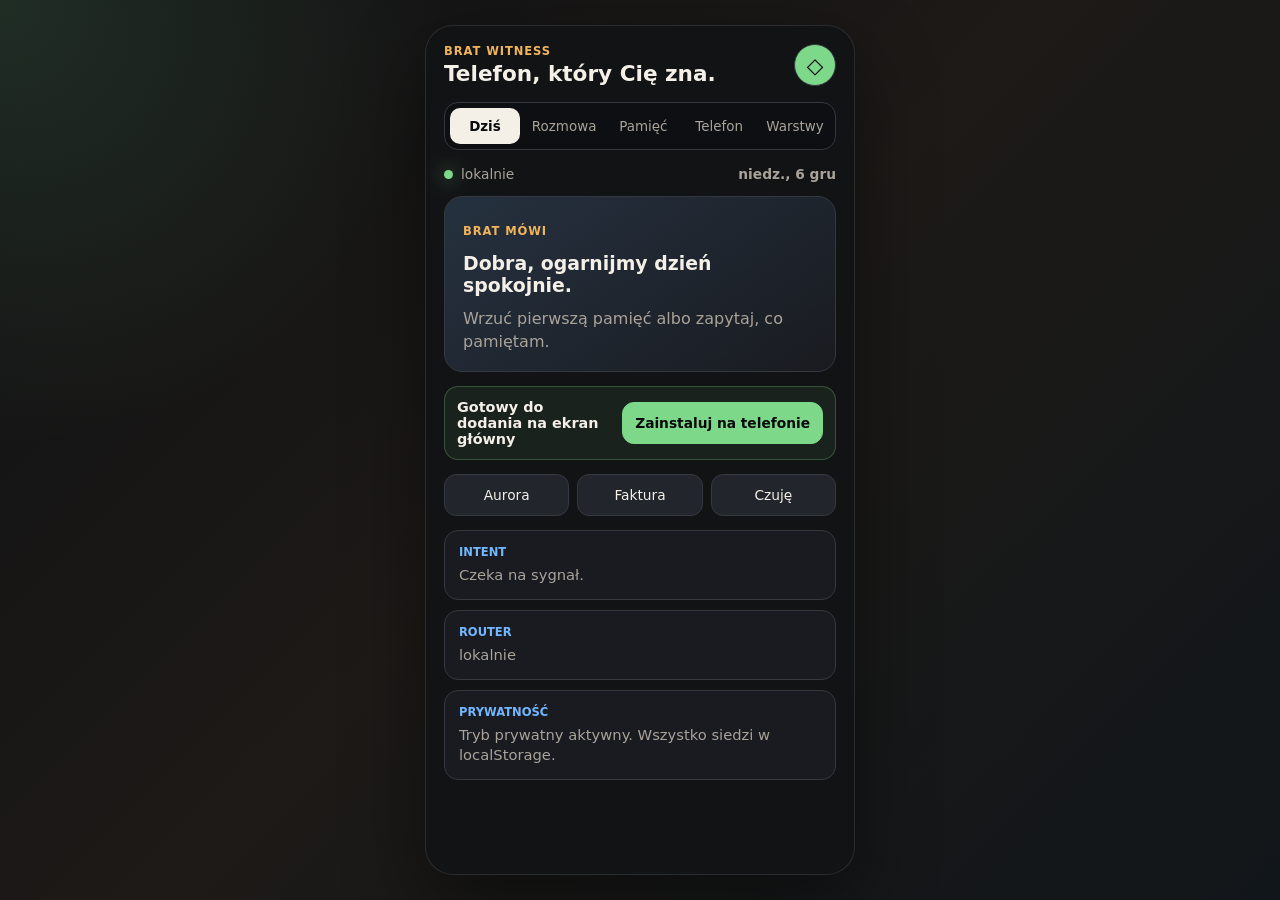
==== brat_witness_phone/index.html @ 59c9877b "Brat Witness MVP v1" ====
<!doctype html>
<html lang="pl">
  <head>
    <meta charset="UTF-8" />
    <meta name="viewport" content="width=device-width, initial-scale=1.0" />
    <meta name="theme-color" content="#0b0f14" />
    <meta name="apple-mobile-web-app-capable" content="yes" />
    <meta name="apple-mobile-web-app-title" content="Brat Witness" />
    <link rel="manifest" href="./manifest.webmanifest" />
    <link rel="apple-touch-icon" href="./icon.svg" />
    <title>Brat Witness</title>
    <link rel="stylesheet" href="./styles.css" />
  </head>
  <body>
    <main class="shell">
      <section class="phone" aria-label="BRAT WITNESS phone MVP">
        <header class="topbar">
          <div>
            <p class="eyebrow">BRAT WITNESS</p>
            <h1>Telefon, który Cię zna.</h1>
          </div>
          <button id="privacyToggle" class="icon-button" title="Tryb prywatny" aria-label="Tryb prywatny">
            <span class="shield">◇</span>
          </button>
        </header>

        <nav class="tabs" aria-label="Widoki">
          <button class="tab active" data-view="today">Dziś</button>
          <button class="tab" data-view="chat">Rozmowa</button>
          <button class="tab" data-view="memory">Pamięć</button>
          <button class="tab" data-view="phone">Telefon</button>
          <button class="tab" data-view="layers">Warstwy</button>
        </nav>

        <section id="today" class="view active">
          <div class="day-status">
            <div>
              <span class="status-dot"></span>
              <p id="routeBadge">lokalnie</p>
            </div>
            <strong id="todayDate"></strong>
          </div>

          <div class="focus-panel">
            <p class="label">Brat mówi</p>
            <h2 id="dailyLine">Dobra, ogarnijmy dzień spokojnie.</h2>
            <p id="dailySummary">Wrzuć pierwszą pamięć albo zapytaj, co pamiętam.</p>
          </div>

          <div class="install-ready">
            <span>Gotowy do dodania na ekran główny</span>
            <button id="installApp" type="button">Zainstaluj na telefonie</button>
          </div>

          <div id="echoConsent" class="echo-consent">
            <span>To wymaga Echo GPT. Wysłać tylko potrzebny kontekst?</span>
            <button id="useEcho" type="button">Użyj Echo GPT</button>
          </div>

          <div class="quick-actions" aria-label="Szybkie akcje">
            <button data-prompt="zapamiętaj projekt Aurora z Adamem, ważne">Aurora</button>
            <button data-prompt="pamiętaj, że faktura jest do ogarnięcia jutro">Faktura</button>
            <button data-prompt="czuję stres przed spotkaniem">Czuję</button>
          </div>

          <div class="stack-list">
            <article>
              <span>Intent</span>
              <p id="intentReadout">Czeka na sygnał.</p>
            </article>
            <article>
              <span>Router</span>
              <p id="routerReadout">lokalnie</p>
            </article>
            <article>
              <span>Prywatność</span>
              <p id="privacyReadout">Wszystko zapisuje się tylko w localStorage.</p>
            </article>
          </div>
        </section>

        <section id="chat" class="view">
          <div id="messages" class="messages" aria-live="polite"></div>
          <form id="composer" class="composer">
            <input
              id="messageInput"
              type="text"
              autocomplete="off"
              placeholder="Zapamiętaj, znajdź, jak było z..."
              aria-label="Wiadomość do Brat Witness"
            />
            <button type="submit" title="Wyślij" aria-label="Wyślij">➜</button>
          </form>
        </section>

        <section id="memory" class="view">
          <div class="section-head">
            <div>
              <p class="label">Relational Memory v2</p>
              <h2>Pamięć</h2>
            </div>
            <button id="clearMemory" class="small-danger">Wyczyść pamięć</button>
          </div>

          <div class="memory-stats">
            <article>
              <span>Wpisy</span>
              <strong id="memoryCount">0</strong>
            </article>
            <article>
              <span>Ostatni status</span>
              <strong id="memoryStatus">lokalnie</strong>
            </article>
          </div>

          <div class="filters" aria-label="Filtry pamięci">
            <button class="filter active" data-filter="all">Wszystko</button>
            <button class="filter" data-filter="project">Projekty</button>
            <button class="filter" data-filter="person">Osoby</button>
            <button class="filter" data-filter="important">Ważne</button>
            <button class="filter" data-filter="feeling">Emocje</button>
          </div>

          <div id="memoryList" class="memory-list"></div>
        </section>

        <section id="phone" class="view">
          <div class="section-head">
            <div>
              <p class="label">Phone App</p>
              <h2>Telefon</h2>
            </div>
          </div>

          <div class="phone-status-grid">
            <article>
              <span>Status aplikacji</span>
              <strong id="appStatus">browser</strong>
            </article>
            <article>
              <span>Tryb</span>
              <strong>local-only</strong>
            </article>
            <article>
              <span>Pamięć</span>
              <strong id="phoneMemoryStatus">active</strong>
            </article>
            <article>
              <span>Service worker</span>
              <strong id="serviceWorkerStatus">unavailable</strong>
            </article>
            <article>
              <span>Storage</span>
              <strong>localStorage</strong>
            </article>
            <article>
              <span>Cloud</span>
              <strong>disabled / ready only</strong>
            </article>
            <article>
              <span>Echo GPT</span>
              <strong id="echoStatus">disabled</strong>
            </article>
            <article>
              <span>Warstwy</span>
              <strong id="layersStatus">11/11 ready</strong>
            </article>
          </div>

          <div id="installHelp" class="install-help">
            Android Chrome: menu ⋮ → Dodaj do ekranu głównego<br />
            iPhone Safari: Udostępnij → Do ekranu początkowego
          </div>
        </section>

        <section id="layers" class="view">
          <div class="section-head">
            <div>
              <p class="label">11 warstw telefonu</p>
              <h2>Szkielet MVP v0.2</h2>
            </div>
          </div>
          <div id="layerGrid" class="layer-grid"></div>
        </section>
      </section>
    </main>

    <script src="./app.js"></script>
    <script>
      if ("serviceWorker" in navigator) {
        window.addEventListener("load", () => {
          navigator.serviceWorker
            .register("./sw.js")
            .then(() => console.log("Brat Witness offline layer ready"))
            .catch(() => console.log("Brat Witness offline layer unavailable"));
        });
      }
    </script>
  </body>
</html>
---- brat_witness_phone/styles.css ----
:root {
  color-scheme: dark;
  --bg: #101114;
  --panel: #191b20;
  --panel-2: #22252b;
  --text: #f4f0e8;
  --muted: #a9a39a;
  --line: #343840;
  --green: #7dd88a;
  --amber: #f1b45b;
  --red: #ff766d;
  --blue: #72b7ff;
  --ink: #08090b;
}

* {
  box-sizing: border-box;
}

html,
body {
  max-width: 100%;
  overflow-x: hidden;
}

body {
  margin: 0;
  min-height: 100dvh;
  font-family:
    Inter, ui-sans-serif, system-ui, -apple-system, BlinkMacSystemFont, "Segoe UI", sans-serif;
  background:
    radial-gradient(circle at top left, rgba(125, 216, 138, 0.14), transparent 28rem),
    linear-gradient(135deg, #101114 0%, #1d1a17 48%, #11161a 100%);
  color: var(--text);
}

button,
input {
  font: inherit;
}

button {
  border: 0;
  cursor: pointer;
}

.shell {
  min-height: 100dvh;
  display: grid;
  place-items: center;
  padding: 24px;
}

.phone {
  width: min(430px, 100%);
  min-height: min(850px, calc(100vh - 48px));
  background: rgba(18, 19, 22, 0.95);
  border: 1px solid rgba(255, 255, 255, 0.1);
  border-radius: 28px;
  padding: 18px;
  box-shadow: 0 30px 80px rgba(0, 0, 0, 0.45);
  display: flex;
  flex-direction: column;
  gap: 16px;
}

.topbar,
.section-head,
.day-status {
  display: flex;
  align-items: center;
  justify-content: space-between;
  gap: 16px;
}

.eyebrow,
.label {
  margin: 0 0 4px;
  color: var(--amber);
  font-size: 0.72rem;
  letter-spacing: 0.08em;
  text-transform: uppercase;
  font-weight: 800;
}

h1,
h2,
p {
  margin: 0;
}

h1 {
  font-size: 1.35rem;
  line-height: 1.12;
}

h2 {
  font-size: 1.18rem;
  line-height: 1.2;
}

.icon-button {
  width: 42px;
  height: 42px;
  border-radius: 50%;
  background: var(--panel-2);
  color: var(--green);
  border: 1px solid var(--line);
}

.privacy-on .icon-button {
  background: var(--green);
  color: var(--ink);
}

.shield {
  font-size: 1.35rem;
}

.tabs {
  display: grid;
  grid-template-columns: repeat(5, 1fr);
  gap: 6px;
  background: #0d0f12;
  border: 1px solid var(--line);
  border-radius: 14px;
  padding: 5px;
}

.tab {
  min-height: 36px;
  color: var(--muted);
  background: transparent;
  border-radius: 10px;
  font-size: 0.84rem;
}

.tab.active {
  background: var(--text);
  color: var(--ink);
  font-weight: 800;
}

.view {
  display: none;
  flex: 1;
  min-height: 0;
}

.view.active {
  display: flex;
  flex-direction: column;
  gap: 14px;
}

.day-status {
  color: var(--muted);
  font-size: 0.86rem;
}

.day-status div {
  display: flex;
  align-items: center;
  gap: 8px;
}

.status-dot {
  width: 9px;
  height: 9px;
  border-radius: 50%;
  background: var(--green);
  box-shadow: 0 0 20px rgba(125, 216, 138, 0.8);
}

.cloud-ready .status-dot {
  background: var(--amber);
  box-shadow: 0 0 20px rgba(241, 180, 91, 0.8);
}

.focus-panel {
  min-height: 176px;
  display: flex;
  flex-direction: column;
  justify-content: flex-end;
  gap: 10px;
  padding: 18px;
  background:
    linear-gradient(145deg, rgba(114, 183, 255, 0.14), transparent),
    var(--panel);
  border: 1px solid var(--line);
  border-radius: 18px;
}

.focus-panel p:last-child {
  color: var(--muted);
  line-height: 1.45;
}

.quick-actions {
  display: grid;
  grid-template-columns: repeat(3, minmax(0, 1fr));
  gap: 8px;
}

.quick-actions button,
.small-danger,
.install-ready button {
  min-height: 42px;
  border-radius: 12px;
  background: var(--panel-2);
  color: var(--text);
  border: 1px solid var(--line);
  font-size: 0.86rem;
}

.quick-actions button:active,
.composer button:active,
.icon-button:active {
  transform: translateY(1px);
}

.small-danger {
  color: var(--red);
  padding: 0 12px;
}

.stack-list,
.memory-list,
.layer-grid,
.phone-status-grid {
  display: grid;
  gap: 10px;
}

.stack-list article,
.memory-card,
.layer-card,
.memory-stats article,
.phone-status-grid article {
  padding: 14px;
  background: var(--panel);
  border: 1px solid var(--line);
  border-radius: 14px;
}

.stack-list span,
.memory-card span,
.layer-card span,
.memory-stats span,
.phone-status-grid span {
  display: block;
  color: var(--blue);
  font-size: 0.72rem;
  font-weight: 800;
  text-transform: uppercase;
  margin-bottom: 6px;
}

.stack-list p,
.memory-card p,
.layer-card p {
  color: var(--muted);
  line-height: 1.35;
  font-size: 0.92rem;
}

.messages {
  flex: 1;
  min-height: 0;
  overflow-y: auto;
  display: flex;
  flex-direction: column;
  gap: 10px;
  padding-right: 4px;
}

.bubble {
  width: fit-content;
  max-width: 90%;
  padding: 12px 14px;
  border-radius: 16px;
  line-height: 1.35;
  white-space: pre-line;
}

.bubble.user {
  align-self: flex-end;
  background: var(--text);
  color: var(--ink);
  border-bottom-right-radius: 5px;
}

.bubble.ai {
  align-self: flex-start;
  background: var(--panel-2);
  color: var(--text);
  border: 1px solid var(--line);
  border-bottom-left-radius: 5px;
}

.composer {
  display: grid;
  grid-template-columns: 1fr 46px;
  gap: 8px;
  padding-top: 6px;
  position: sticky;
  bottom: 0;
  background: rgba(18, 19, 22, 0.95);
}

.composer input {
  min-width: 0;
  min-height: 46px;
  border-radius: 14px;
  border: 1px solid var(--line);
  background: #0d0f12;
  color: var(--text);
  padding: 0 14px;
  outline: none;
}

.composer input:focus {
  border-color: var(--green);
}

.composer button {
  width: 46px;
  border-radius: 50%;
  background: var(--green);
  color: var(--ink);
  font-size: 1.25rem;
  font-weight: 900;
}

.memory-stats {
  display: grid;
  grid-template-columns: 1fr 1fr;
  gap: 10px;
}

.memory-stats strong {
  font-size: 1.3rem;
}

.install-ready,
.echo-consent {
  display: grid;
  grid-template-columns: 1fr auto;
  align-items: center;
  gap: 10px;
  padding: 12px;
  background: rgba(125, 216, 138, 0.08);
  border: 1px solid rgba(125, 216, 138, 0.28);
  border-radius: 14px;
}

.echo-consent {
  display: none;
  background: rgba(241, 180, 91, 0.08);
  border-color: rgba(241, 180, 91, 0.3);
}

.echo-consent.visible {
  display: grid;
}

.install-ready span,
.echo-consent span {
  color: var(--text);
  font-size: 0.9rem;
  font-weight: 800;
}

.install-ready button,
.echo-consent button {
  padding: 0 12px;
  color: var(--ink);
  background: var(--green);
  border-color: var(--green);
  font-weight: 800;
}

.echo-consent button {
  background: var(--amber);
  border-color: var(--amber);
}

.install-help {
  display: none;
  padding: 14px;
  color: var(--muted);
  background: var(--panel);
  border: 1px dashed var(--line);
  border-radius: 14px;
  line-height: 1.55;
  font-size: 0.92rem;
}

.install-help.visible {
  display: block;
}

.phone-status-grid {
  grid-template-columns: 1fr 1fr;
}

.phone-status-grid strong {
  display: block;
  font-size: 1rem;
  line-height: 1.25;
}

.filters {
  display: flex;
  gap: 6px;
  overflow-x: auto;
  padding-bottom: 2px;
}

.filter {
  flex: 0 0 auto;
  min-height: 34px;
  padding: 0 10px;
  border-radius: 999px;
  background: transparent;
  color: var(--muted);
  border: 1px solid var(--line);
  font-size: 0.82rem;
}

.filter.active {
  background: var(--green);
  color: var(--ink);
  border-color: var(--green);
  font-weight: 800;
}

.memory-card header {
  display: flex;
  align-items: flex-start;
  justify-content: space-between;
  gap: 10px;
  margin-bottom: 8px;
}

.memory-card h3 {
  margin: 0;
  font-size: 1rem;
  line-height: 1.25;
}

.pill-row {
  display: flex;
  flex-wrap: wrap;
  gap: 6px;
  margin-top: 10px;
}

.pill {
  color: var(--text);
  background: #0d0f12;
  border: 1px solid var(--line);
  border-radius: 999px;
  padding: 4px 8px;
  font-size: 0.74rem;
}

.empty {
  padding: 20px;
  border: 1px dashed var(--line);
  border-radius: 14px;
  color: var(--muted);
  text-align: center;
  line-height: 1.4;
}

@media (max-width: 460px) {
  .shell {
    padding: 0;
  }

  .phone {
    min-height: 100dvh;
    border-radius: 0;
    border: 0;
  }

  .quick-actions,
  .memory-stats,
  .phone-status-grid,
  .install-ready,
  .echo-consent {
    grid-template-columns: 1fr;
  }

  .tabs {
    grid-template-columns: repeat(5, minmax(0, 1fr));
  }

  .tab {
    font-size: 0.74rem;
  }
}
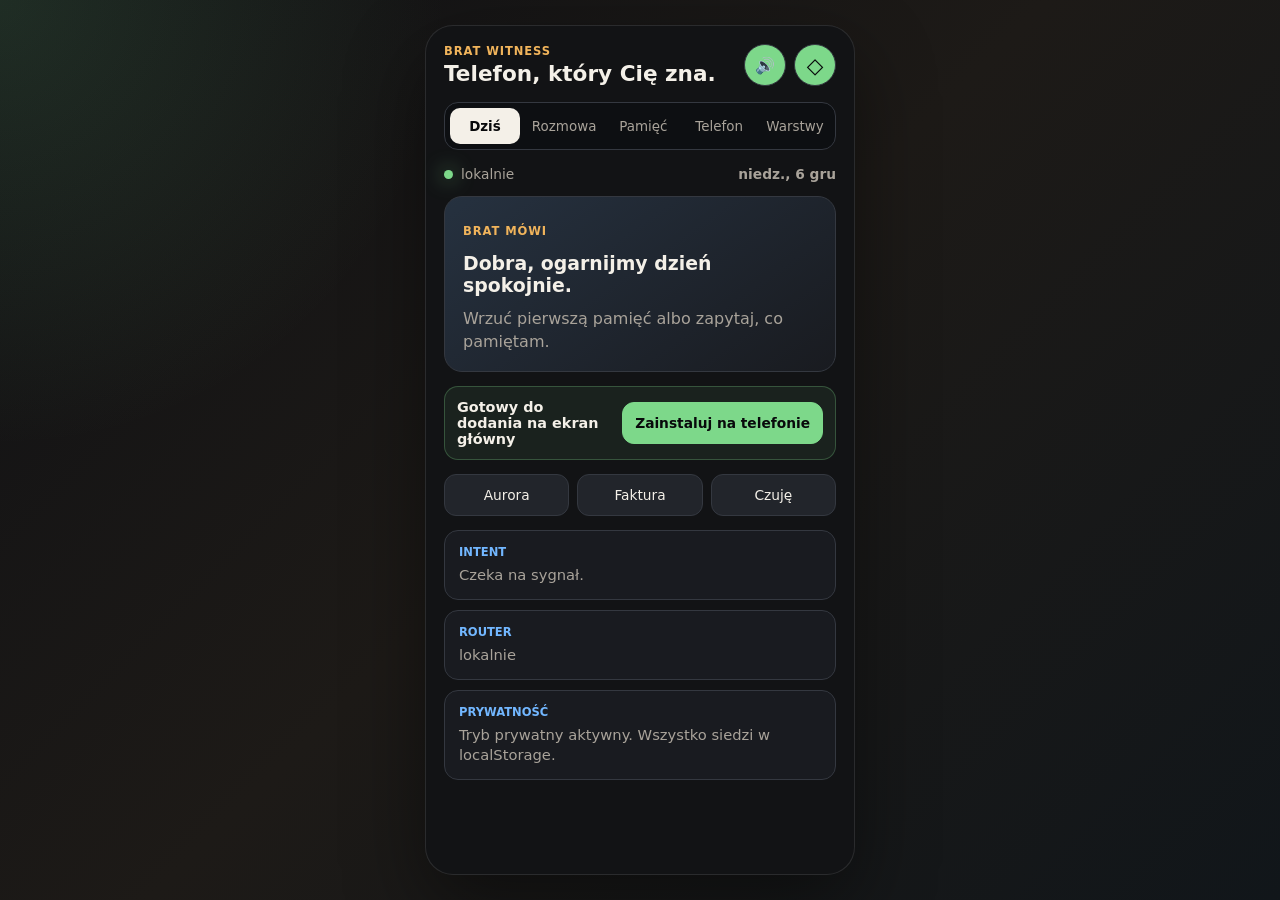
==== commit d25cc58e: "Add voice output layer to Brat Witness" ====
--- a/brat_witness_phone/index.html
+++ b/brat_witness_phone/index.html
@@ -19,9 +19,12 @@
             <p class="eyebrow">BRAT WITNESS</p>
             <h1>Telefon, który Cię zna.</h1>
           </div>
-          <button id="privacyToggle" class="icon-button" title="Tryb prywatny" aria-label="Tryb prywatny">
-            <span class="shield">◇</span>
-          </button>
+          <div class="top-actions">
+            <button id="voiceToggle" class="icon-button voice-toggle" title="Przełącz głos" aria-label="Przełącz głos">🔊</button>
+            <button id="privacyToggle" class="icon-button" title="Tryb prywatny" aria-label="Tryb prywatny">
+              <span class="shield">◇</span>
+            </button>
+          </div>
         </header>
 
         <nav class="tabs" aria-label="Widoki">
@@ -81,6 +84,8 @@
 
         <section id="chat" class="view">
           <div id="messages" class="messages" aria-live="polite"></div>
+          <p id="voiceStatus" class="voice-status" aria-live="polite"></p>
+          <p id="speechStatus" class="speech-status" aria-live="polite">Głos wyłączony</p>
           <form id="composer" class="composer">
             <input
               id="messageInput"
@@ -89,6 +94,9 @@
               placeholder="Zapamiętaj, znajdź, jak było z..."
               aria-label="Wiadomość do Brat Witness"
             />
+            <button id="micButton" class="mic-button" type="button" title="Mów do Brat Witness" aria-label="Mów do Brat Witness">
+              🎤
+            </button>
             <button type="submit" title="Wyślij" aria-label="Wyślij">➜</button>
           </form>
         </section>
@@ -160,6 +168,10 @@
             <article>
               <span>Echo GPT</span>
               <strong id="echoStatus">disabled</strong>
+            </article>
+            <article>
+              <span>Voice Output</span>
+              <strong id="voiceOutputStatus">checking</strong>
             </article>
             <article>
               <span>Warstwy</span>
--- a/brat_witness_phone/styles.css
+++ b/brat_witness_phone/styles.css
@@ -73,6 +73,12 @@
   gap: 16px;
 }
 
+.top-actions {
+  display: flex;
+  align-items: center;
+  gap: 8px;
+}
+
 .eyebrow,
 .label {
   margin: 0 0 4px;
@@ -111,6 +117,12 @@
 .privacy-on .icon-button {
   background: var(--green);
   color: var(--ink);
+}
+
+.voice-toggle.speaking {
+  background: var(--amber);
+  color: var(--ink);
+  box-shadow: 0 0 0 4px rgba(241, 180, 91, 0.16), 0 0 22px rgba(241, 180, 91, 0.62);
 }
 
 .shield {
@@ -300,7 +312,7 @@
 
 .composer {
   display: grid;
-  grid-template-columns: 1fr 46px;
+  grid-template-columns: 1fr 46px 46px;
   gap: 8px;
   padding-top: 6px;
   position: sticky;
@@ -325,11 +337,40 @@
 
 .composer button {
   width: 46px;
+  height: 46px;
   border-radius: 50%;
   background: var(--green);
   color: var(--ink);
   font-size: 1.25rem;
   font-weight: 900;
+}
+
+.mic-button {
+  background: var(--panel-2) !important;
+  color: var(--text) !important;
+  border: 1px solid var(--line);
+  font-size: 1.05rem !important;
+}
+
+.mic-button.listening {
+  background: var(--amber) !important;
+  color: var(--ink) !important;
+  box-shadow: 0 0 0 4px rgba(241, 180, 91, 0.16), 0 0 22px rgba(241, 180, 91, 0.62);
+}
+
+.voice-status,
+.speech-status {
+  min-height: 20px;
+  font-size: 0.86rem;
+  padding: 0 2px;
+}
+
+.voice-status {
+  color: var(--amber);
+}
+
+.speech-status {
+  color: var(--green);
 }
 
 .memory-stats {
